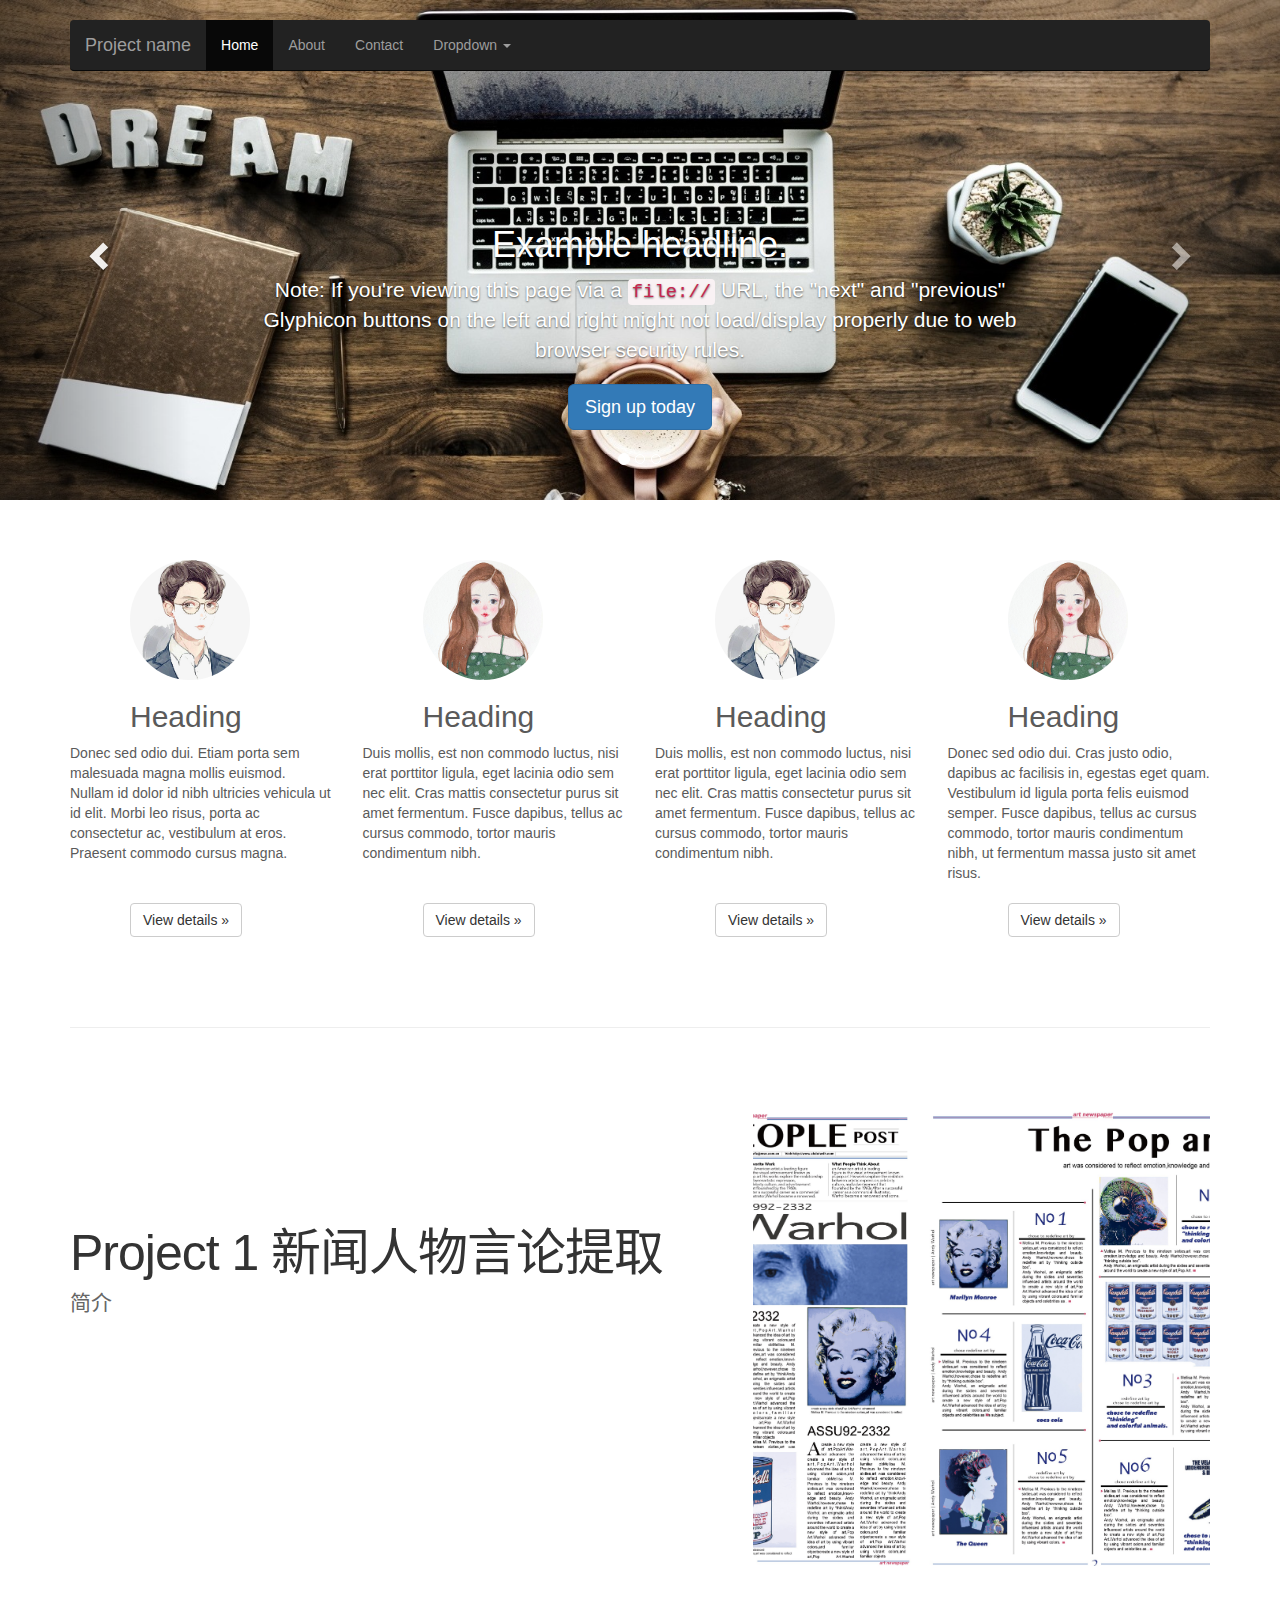
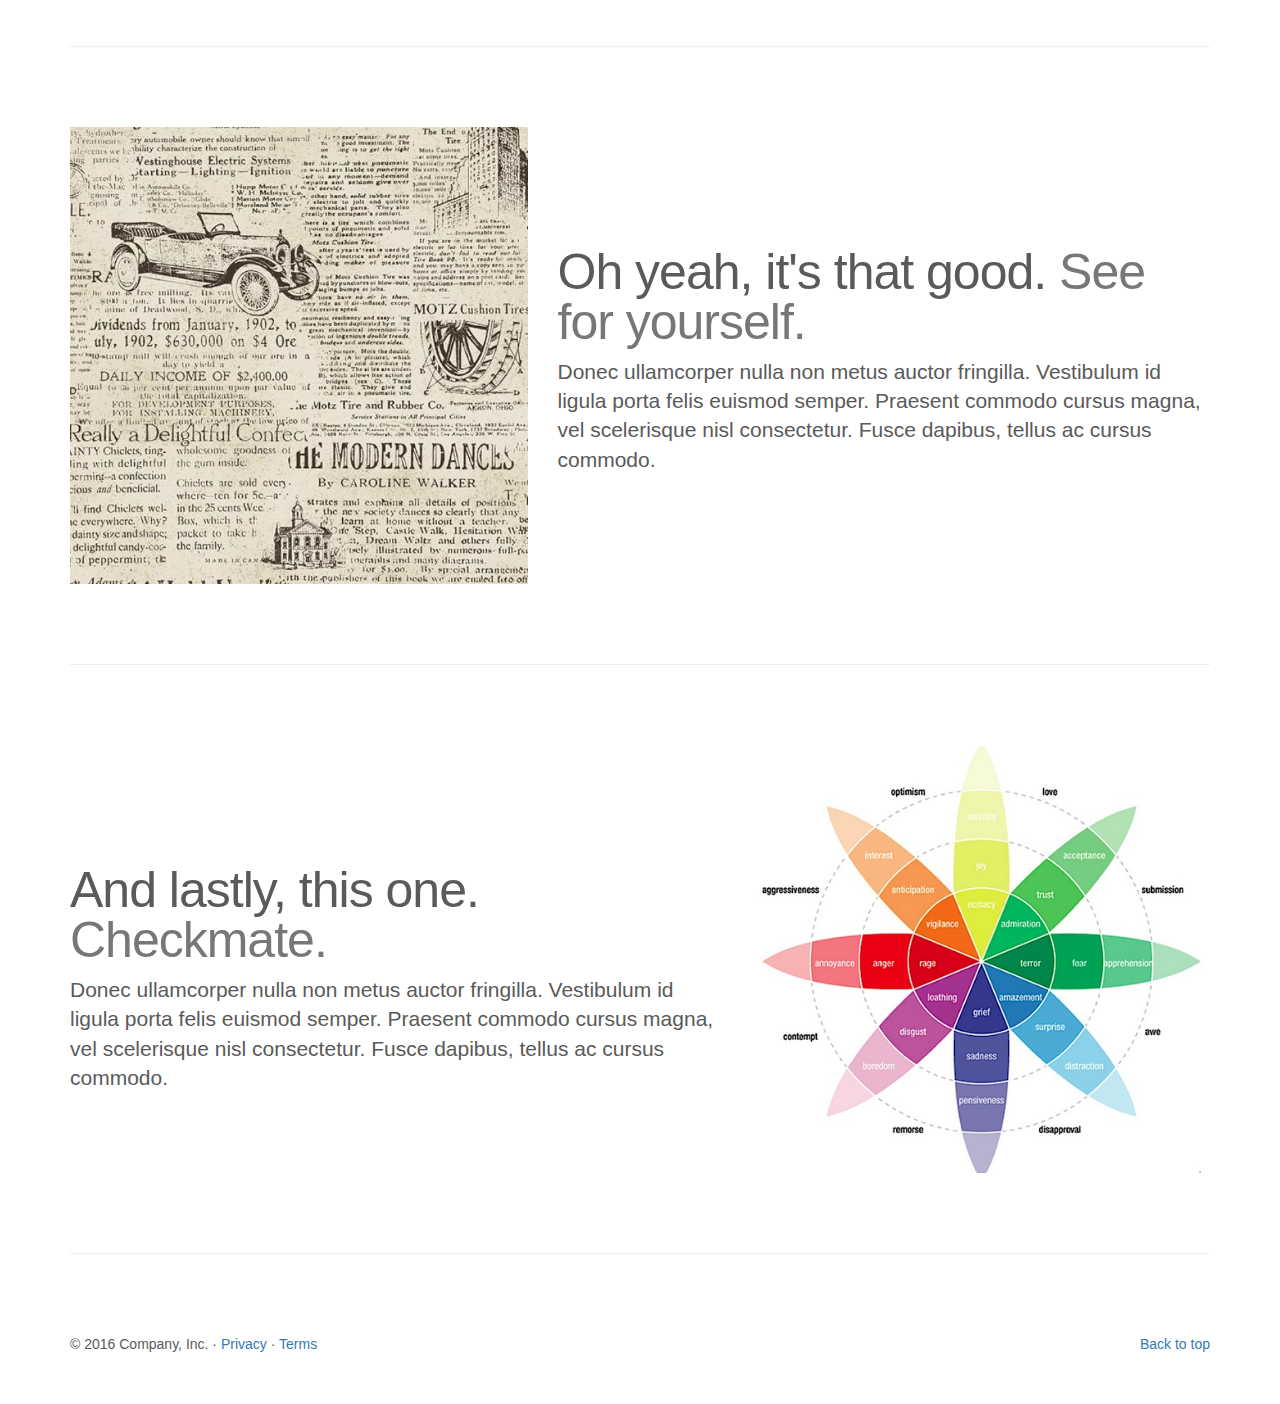
==== app/templates/index.html @ cbf6d13f "original version" ====
<!DOCTYPE html>
<!-- saved from url=(0047)https://v3.bootcss.com/examples/carousel/#about -->
<html lang="zh-CN">
<head>
    <meta http-equiv="Content-Type" content="text/html; charset=UTF-8">

    <meta http-equiv="X-UA-Compatible" content="IE=edge">
    <meta name="viewport" content="width=device-width, initial-scale=1">
    <!-- 上述3个meta标签*必须*放在最前面，任何其他内容都*必须*跟随其后！ -->
    <meta name="description" content="">
    <meta name="author" content="">
    <link rel="icon" href="https://v3.bootcss.com/favicon.ico">

    <title>Carousel Template for Bootstrap</title>

    <!-- Bootstrap core CSS -->
    <link href="../static/css/bootstrap.min.css" rel="stylesheet">

    <!-- IE10 viewport hack for Surface/desktop Windows 8 bug -->
    <link href="../static/css/ie10-viewport-bug-workaround.css" rel="stylesheet">
    <link href="../static/css/diy.css" rel="stylesheet">

    <!-- Just for debugging purposes. Don't actually copy these 2 lines! -->
    <!--[if lt IE 9]>
    <script src="../../assets/js/ie8-responsive-file-warning.js"></script><![endif]-->
    <script src="../static/js/ie-emulation-modes-warning.js"></script>

    <!-- HTML5 shim and Respond.js for IE8 support of HTML5 elements and media queries -->
    <!--[if lt IE 9]>
    <script src="https://cdn.bootcss.com/html5shiv/3.7.3/html5shiv.min.js"></script>
    <script src="https://cdn.bootcss.com/respond.js/1.4.2/respond.min.js"></script>
    <![endif]-->

    <!-- Custom styles for this template -->
    <link href="../static/css/carousel.css" rel="stylesheet">
</head>
<!-- NAVBAR
================================================== -->
<body>
<div class="navbar-wrapper">
    <div class="container">

        <nav class="navbar navbar-inverse navbar-static-top">
            <div class="container">
                <div class="navbar-header">
                    <button type="button" class="navbar-toggle collapsed" data-toggle="collapse" data-target="#navbar"
                            aria-expanded="false" aria-controls="navbar">
                        <span class="sr-only">Toggle navigation</span>
                        <span class="icon-bar"></span>
                        <span class="icon-bar"></span>
                        <span class="icon-bar"></span>
                    </button>
                    <a class="navbar-brand" href="#">Project name</a>
                </div>
                <div id="navbar" class="navbar-collapse collapse">
                    <ul class="nav navbar-nav">
                        <li class="active"><a href="#">Home</a></li>
                        <li><a href="#">About</a></li>
                        <li><a href="#">Contact</a></li>
                        <li class="dropdown">
                            <a href="#" class="dropdown-toggle"
                               data-toggle="dropdown" role="button" aria-haspopup="true" aria-expanded="false">Dropdown
                                <span class="caret"></span></a>
                            <ul class="dropdown-menu">
                                <li><a href="#">Action</a></li>
                                <li><a href="#">Another action</a></li>
                                <li><a href="#">Something else here</a></li>
                                <li role="separator" class="divider"></li>
                                <li class="dropdown-header">Nav header</li>
                                <li><a href="#">Separated link</a></li>
                                <li><a href="#">One more separated link</a>
                                </li>
                            </ul>
                        </li>
                    </ul>
                </div>
            </div>
        </nav>

    </div>
</div>


<!-- Carousel
================================================== -->
<div id="myCarousel" class="carousel slide" data-ride="carousel">
    <!-- Indicators -->
    <ol class="carousel-indicators">
        <li data-target="#myCarousel" data-slide-to="0" class="active"></li>
        <li data-target="#myCarousel" data-slide-to="1" class=""></li>
        <li data-target="#myCarousel" data-slide-to="2" class=""></li>
    </ol>
    <div class="carousel-inner" role="listbox">
        <div class="item active">
            <img class="first-slide"
                 src="../static/img/10.jpg"
                 alt="First slide">
            <div class="container">
                <div class="carousel-caption">
                    <h1>Example headline.</h1>
                    <p>Note: If you're viewing this page via a <code>file://</code> URL, the "next" and "previous"
                        Glyphicon buttons on the left and right might not load/display properly due to web browser
                        security rules.</p>
                    <p><a class="btn btn-lg btn-primary" href="#"
                          role="button">Sign up today</a></p>
                </div>
            </div>
        </div>
        <div class="item">
            <img class="second-slide"
                 src="../static/img/3ai.jpg"
                 alt="Second slide">
            <div class="container">
                <div class="carousel-caption">
                    <h1>Another example headline.</h1>
                    <p>Cras justo odio, dapibus ac facilisis in, egestas eget quam. Donec id elit non mi porta gravida
                        at eget metus. Nullam id dolor id nibh ultricies vehicula ut id elit.</p>
                    <p><a class="btn btn-lg btn-primary" href="#"
                          role="button">Learn more</a></p>
                </div>
            </div>
        </div>
        <div class="item">
            <img class="third-slide"
                 src="../static/img/coding.jpg"
                 alt="Third slide">
            <div class="container">
                <div class="carousel-caption">
                    <h1>One more for good measure.</h1>
                    <p>Cras justo odio, dapibus ac facilisis in, egestas eget quam. Donec id elit non mi porta gravida
                        at eget metus. Nullam id dolor id nibh ultricies vehicula ut id elit.</p>
                    <p><a class="btn btn-lg btn-primary" href="#"
                          role="button">Browse gallery</a></p>
                </div>
            </div>
        </div>
    </div>
    <a class="left carousel-control" href="https://v3.bootcss.com/examples/carousel/#myCarousel" role="button"
       data-slide="prev">
        <span class="glyphicon glyphicon-chevron-left" aria-hidden="true"></span>
        <span class="sr-only">Previous</span>
    </a>
    <a class="right carousel-control" href="https://v3.bootcss.com/examples/carousel/#myCarousel" role="button"
       data-slide="next">
        <span class="glyphicon glyphicon-chevron-right" aria-hidden="true"></span>
        <span class="sr-only">Next</span>
    </a>
</div><!-- /.carousel -->


<!-- Marketing messaging and featurettes
================================================== -->
<!-- Wrap the rest of the page in another container to center all the content. -->

<div class="container marketing">

    <!-- four columns of team members -->
    <div class="row">
        <div class="col-lg-3">
            <img class="img-circle img-cir"
                 src="../static/img/m.png"
                 alt="Generic placeholder image" width="120" height="120">
            <h2 class="img-cir">Heading</h2>
            <p style="height: 150px">Donec sed odio dui. Etiam porta sem malesuada magna mollis euismod. Nullam id dolor id nibh ultricies
                vehicula ut id elit. Morbi leo risus, porta ac consectetur ac, vestibulum at eros. Praesent commodo
                cursus magna.</p>
            <p><a class="btn btn-default img-cir" href="#" role="button">View
                details »</a></p>
        </div><!-- /.col-lg-4 -->
        <div class="col-lg-3">
            <img class="img-circle img-cir"
                 src="../static/img/f.png"
                 alt="Generic placeholder image" width="120" height="120">
            <h2 class="img-cir">Heading</h2>
            <p style="height: 150px">Duis mollis, est non commodo luctus, nisi erat porttitor ligula, eget lacinia odio sem nec elit. Cras
                mattis consectetur purus sit amet fermentum. Fusce dapibus, tellus ac cursus commodo, tortor mauris
                condimentum nibh.</p>
            <p><a class="btn btn-default img-cir" href="#" role="button">View
                details »</a></p>
        </div><!-- /.col-lg-4 -->
        <div class="col-lg-3">
            <img class="img-circle img-cir"
                 src="../static/img/m.png"
                 alt="Generic placeholder image" width="120" height="120">
            <h2 class="img-cir">Heading</h2>
            <p style="height: 150px">Duis mollis, est non commodo luctus, nisi erat porttitor ligula, eget lacinia odio sem nec elit. Cras
                mattis consectetur purus sit amet fermentum. Fusce dapibus, tellus ac cursus commodo, tortor mauris
                condimentum nibh.</p>
            <p><a class="btn btn-default img-cir" href="#" role="button">View
                details »</a></p>
        </div><!-- /.col-lg-4 -->
        <div class="col-lg-3">
            <img class="img-circle img-cir"
                 src="../static/img/f.png"
                 alt="Generic placeholder image" width="120" height="120">
            <h2 class="img-cir">Heading</h2>
            <p style="height: 150px">Donec sed odio dui. Cras justo odio, dapibus ac facilisis in, egestas eget quam. Vestibulum id ligula
                porta felis euismod semper. Fusce dapibus, tellus ac cursus commodo, tortor mauris condimentum nibh, ut
                fermentum massa justo sit amet risus.</p>
            <p><a class="btn btn-default img-cir" href="#" role="button">View
                details »</a></p>
        </div><!-- /.col-lg-4 -->
    </div><!-- /.row -->


    <!-- START THE PROJECT -->

    <hr class="featurette-divider">

    <div class="row featurette">
        <a href="./project1">

            <div class="col-md-7">
                <h2 class="featurette-heading" style="color: #333">Project 1 新闻人物言论提取</h2>
                <p class="lead" style="color: #666">简介</p>
            </div>

            <div class="col-md-5">
                <img class="featurette-image img-responsive center-block" 
                     src="../static/img/113.jpg"
                     data-holder-rendered="true">
            </div>
        </a>
    </div>

    <hr class="featurette-divider">

    <div class="row featurette">
        <div class="col-md-7 col-md-push-5">
            <h2 class="featurette-heading">Oh yeah, it's that good. <span class="text-muted">See for yourself.</span>
            </h2>
            <p class="lead">Donec ullamcorper nulla non metus auctor fringilla. Vestibulum id ligula porta felis euismod
                semper. Praesent commodo cursus magna, vel scelerisque nisl consectetur. Fusce dapibus, tellus ac cursus
                commodo.</p>
        </div>
        <div class="col-md-5 col-md-pull-7">
            <img class="featurette-image img-responsive center-block" alt="500x500"
                 src="../static/img/12.jpeg"
                 data-holder-rendered="true">
        </div>
    </div>

    <hr class="featurette-divider">

    <div class="row featurette">
        <div class="col-md-7">
            <h2 class="featurette-heading">And lastly, this one. <span class="text-muted">Checkmate.</span></h2>
            <p class="lead">Donec ullamcorper nulla non metus auctor fringilla. Vestibulum id ligula porta felis euismod
                semper. Praesent commodo cursus magna, vel scelerisque nisl consectetur. Fusce dapibus, tellus ac cursus
                commodo.</p>
        </div>
        <div class="col-md-5">
            <img class="featurette-image img-responsive center-block" alt="500x500"
                 src="../static/img/5.png"
                 data-holder-rendered="true">
        </div>
    </div>

    <hr class="featurette-divider">

    <!-- /END THE PROJECT -->


    <!-- FOOTER -->
    <footer>
        <p class="pull-right"><a href="https://v3.bootcss.com/examples/carousel/#">Back to top</a></p>
        <p>© 2016 Company, Inc. · <a href="https://v3.bootcss.com/examples/carousel/#">Privacy</a> · <a
                href="https://v3.bootcss.com/examples/carousel/#">Terms</a></p>

    </footer>
</div><!-- /.container -->


<!-- Bootstrap core JavaScript
================================================== -->
<!-- Placed at the end of the document so the pages load faster -->
<script src="../static/js/jquery.min.js"></script>
<script>window.jQuery || document.write('<script src="../../assets/js/vendor/jquery.min.js"><\/script>')</script>
<script src="../static/js/bootstrap.min.js"></script>
<!-- Just to make our placeholder images work. Don't actually copy the next line! -->
<script src="../static/js/holder.min.js"></script>
<!-- IE10 viewport hack for Surface/desktop Windows 8 bug -->
<script src="../static/js/ie10-viewport-bug-workaround.js"></script>


<svg xmlns="http://www.w3.org/2000/svg" width="500" height="500" viewBox="0 0 500 500" preserveAspectRatio="none"
     style="display: none; visibility: hidden; position: absolute; top: -100%; left: -100%;">
    <defs>
        <style type="text/css"></style>
    </defs>
    <text x="0" y="25" style="font-weight:bold;font-size:25pt;font-family:Arial, Helvetica, Open Sans, sans-serif">
        500x500
    </text>
</svg>
</body>
</html>
---- app/static/css/ie10-viewport-bug-workaround.css ----
/*!
 * IE10 viewport hack for Surface/desktop Windows 8 bug
 * Copyright 2014-2015 Twitter, Inc.
 * Licensed under MIT (https://github.com/twbs/bootstrap/blob/master/LICENSE)
 */

/*
 * See the Getting Started docs for more information:
 * http://getbootstrap.com/getting-started/#support-ie10-width
 */
@-ms-viewport     { width: device-width; }
@-o-viewport      { width: device-width; }
@viewport         { width: device-width; }
---- app/static/css/diy.css ----
.img-cir {
	margin-left:60px;
}
---- app/static/css/carousel.css ----
/* GLOBAL STYLES
-------------------------------------------------- */
/* Padding below the footer and lighter body text */

body {
  padding-bottom: 40px;
  color: #5a5a5a;
}


/* CUSTOMIZE THE NAVBAR
-------------------------------------------------- */

/* Special class on .container surrounding .navbar, used for positioning it into place. */
.navbar-wrapper {
  position: absolute;
  top: 0;
  right: 0;
  left: 0;
  z-index: 20;
}

/* Flip around the padding for proper display in narrow viewports */
.navbar-wrapper > .container {
  padding-right: 0;
  padding-left: 0;
}
.navbar-wrapper .navbar {
  padding-right: 15px;
  padding-left: 15px;
}
.navbar-wrapper .navbar .container {
  width: auto;
}


/* CUSTOMIZE THE CAROUSEL
-------------------------------------------------- */

/* Carousel base class */
.carousel {
  height: 500px;
  margin-bottom: 60px;
}
/* Since positioning the image, we need to help out the caption */
.carousel-caption {
  z-index: 10;
}

/* Declare heights because of positioning of img element */
.carousel .item {
  height: 500px;
  background-color: #777;
}
.carousel-inner > .item > img {
  position: absolute;
  top: 0;
  left: 0;
  min-width: 100%;
  height: 500px;
}


/* MARKETING CONTENT
-------------------------------------------------- */

/* Center align the text within the three columns below the carousel */
.marketing .col-lg-4 {
  margin-bottom: 20px;
  text-align: center;
}
.marketing h2 {
  font-weight: normal;
}
.marketing .col-lg-4 p {
  margin-right: 10px;
  margin-left: 10px;
}


/* Featurettes
------------------------- */

.featurette-divider {
  margin: 80px 0; /* Space out the Bootstrap <hr> more */
}

/* Thin out the marketing headings */
.featurette-heading {
  font-weight: 300;
  line-height: 1;
  letter-spacing: -1px;
}


/* RESPONSIVE CSS
-------------------------------------------------- */

@media (min-width: 768px) {
  /* Navbar positioning foo */
  .navbar-wrapper {
    margin-top: 20px;
  }
  .navbar-wrapper .container {
    padding-right: 15px;
    padding-left: 15px;
  }
  .navbar-wrapper .navbar {
    padding-right: 0;
    padding-left: 0;
  }

  /* The navbar becomes detached from the top, so we round the corners */
  .navbar-wrapper .navbar {
    border-radius: 4px;
  }

  /* Bump up size of carousel content */
  .carousel-caption p {
    margin-bottom: 20px;
    font-size: 21px;
    line-height: 1.4;
  }

  .featurette-heading {
    font-size: 50px;
  }
}

@media (min-width: 992px) {
  .featurette-heading {
    margin-top: 120px;
  }
}
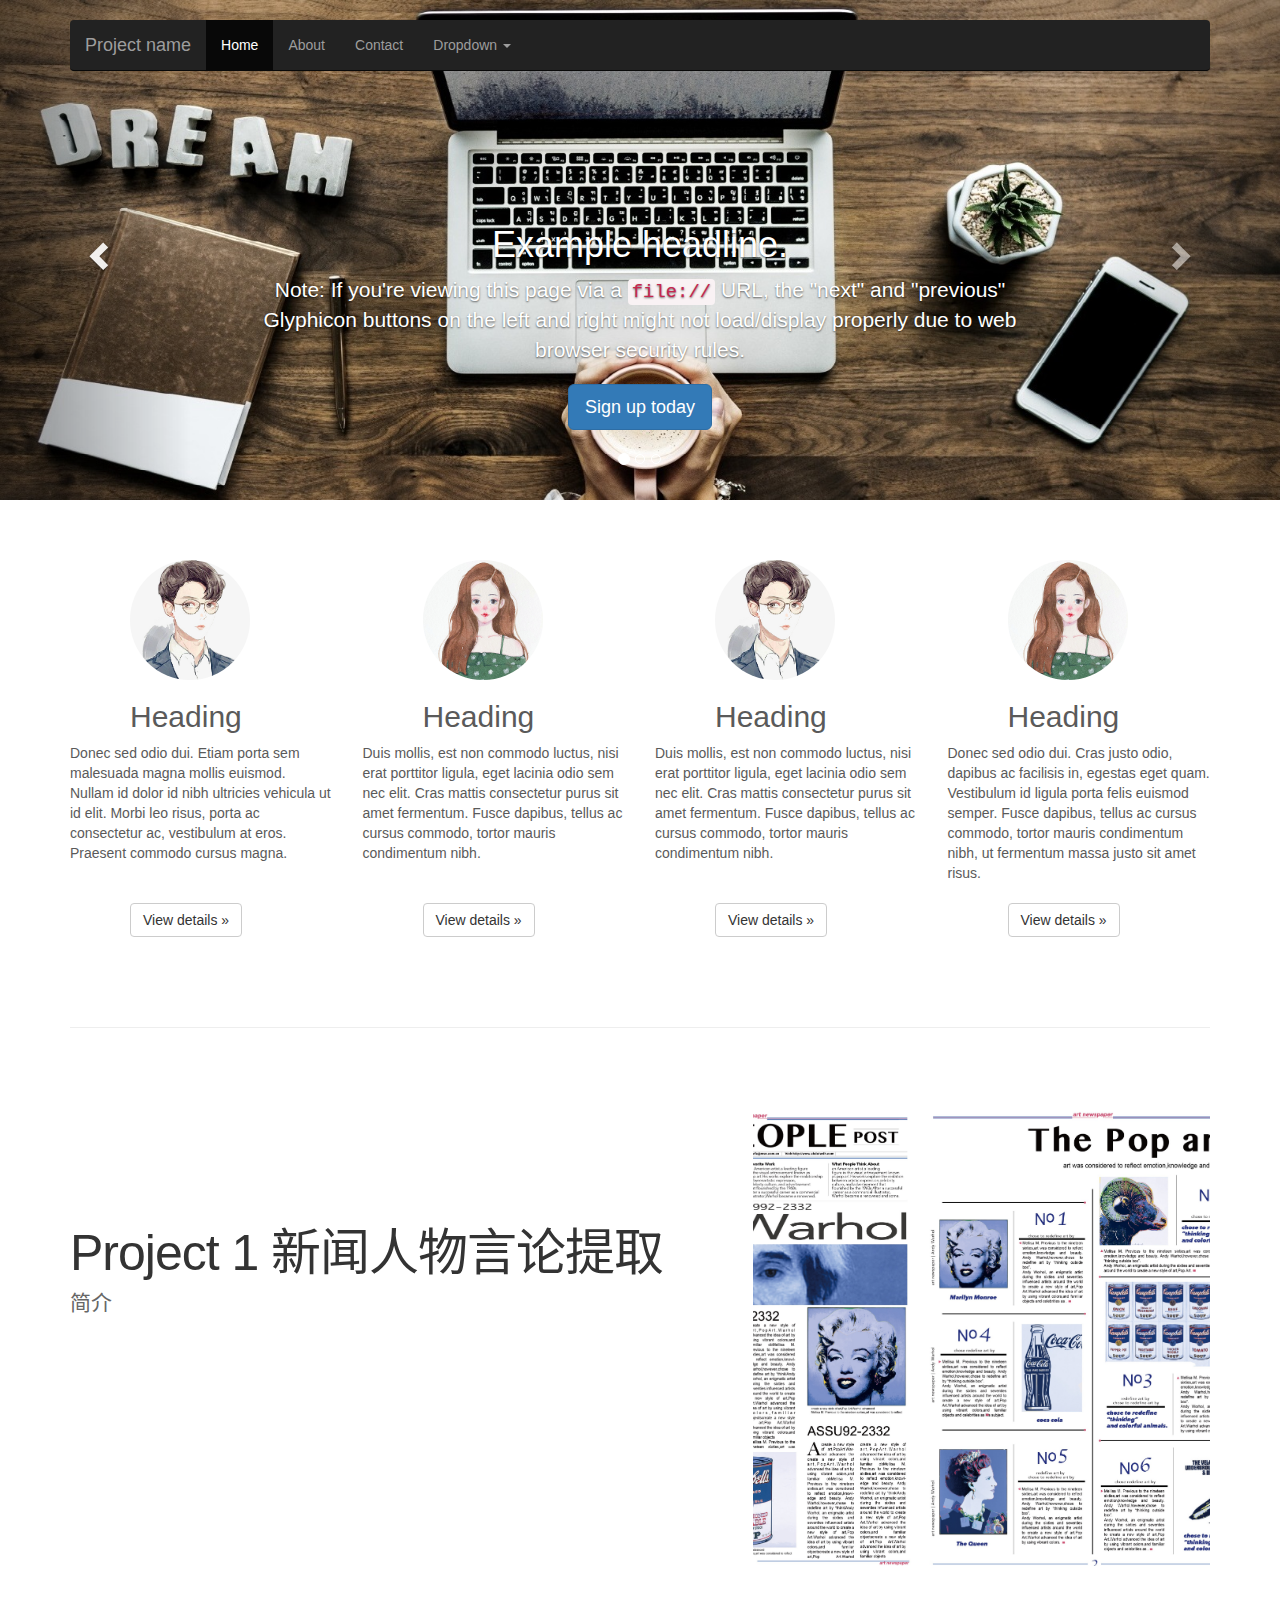
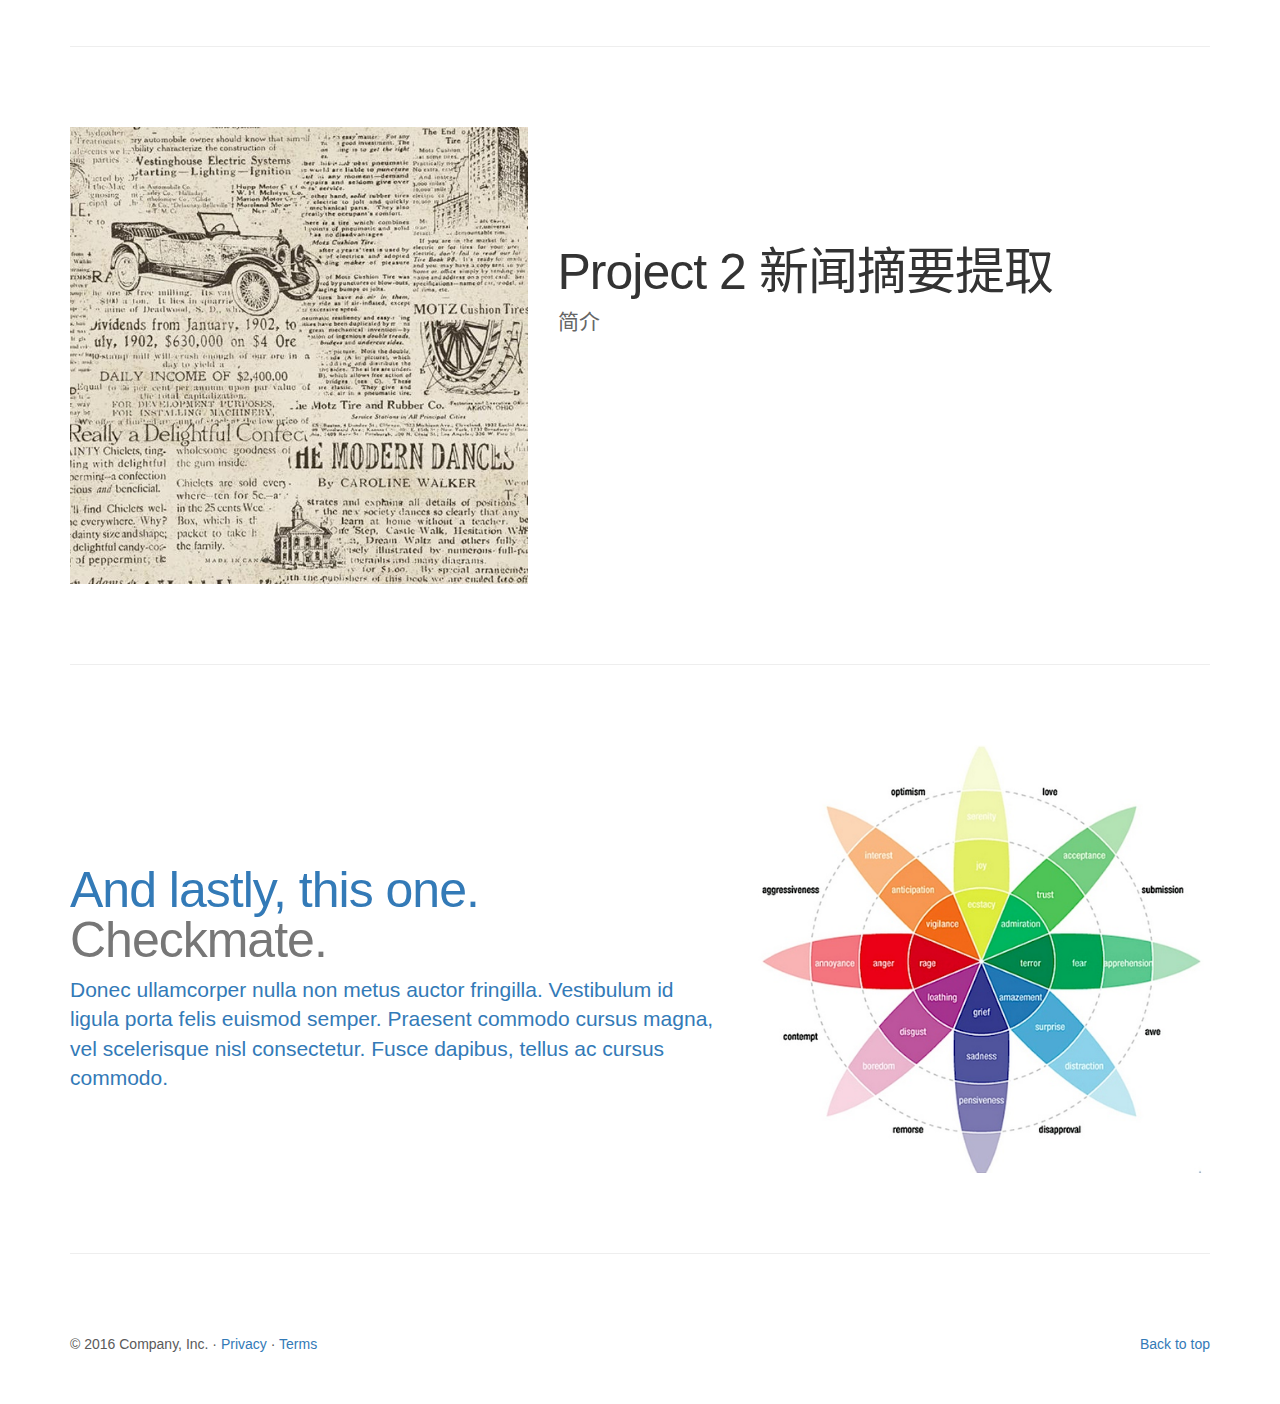
==== commit d0ce9879: "upload project2" ====
--- a/app/templates/index.html
+++ b/app/templates/index.html
@@ -11,7 +11,7 @@
     <meta name="author" content="">
     <link rel="icon" href="https://v3.bootcss.com/favicon.ico">
 
-    <title>Carousel Template for Bootstrap</title>
+    <title>NLP 作品集</title>
 
     <!-- Bootstrap core CSS -->
     <link href="../static/css/bootstrap.min.css" rel="stylesheet">
@@ -161,7 +161,8 @@
                  src="../static/img/m.png"
                  alt="Generic placeholder image" width="120" height="120">
             <h2 class="img-cir">Heading</h2>
-            <p style="height: 150px">Donec sed odio dui. Etiam porta sem malesuada magna mollis euismod. Nullam id dolor id nibh ultricies
+            <p style="height: 150px">Donec sed odio dui. Etiam porta sem malesuada magna mollis euismod. Nullam id dolor
+                id nibh ultricies
                 vehicula ut id elit. Morbi leo risus, porta ac consectetur ac, vestibulum at eros. Praesent commodo
                 cursus magna.</p>
             <p><a class="btn btn-default img-cir" href="#" role="button">View
@@ -172,7 +173,8 @@
                  src="../static/img/f.png"
                  alt="Generic placeholder image" width="120" height="120">
             <h2 class="img-cir">Heading</h2>
-            <p style="height: 150px">Duis mollis, est non commodo luctus, nisi erat porttitor ligula, eget lacinia odio sem nec elit. Cras
+            <p style="height: 150px">Duis mollis, est non commodo luctus, nisi erat porttitor ligula, eget lacinia odio
+                sem nec elit. Cras
                 mattis consectetur purus sit amet fermentum. Fusce dapibus, tellus ac cursus commodo, tortor mauris
                 condimentum nibh.</p>
             <p><a class="btn btn-default img-cir" href="#" role="button">View
@@ -183,7 +185,8 @@
                  src="../static/img/m.png"
                  alt="Generic placeholder image" width="120" height="120">
             <h2 class="img-cir">Heading</h2>
-            <p style="height: 150px">Duis mollis, est non commodo luctus, nisi erat porttitor ligula, eget lacinia odio sem nec elit. Cras
+            <p style="height: 150px">Duis mollis, est non commodo luctus, nisi erat porttitor ligula, eget lacinia odio
+                sem nec elit. Cras
                 mattis consectetur purus sit amet fermentum. Fusce dapibus, tellus ac cursus commodo, tortor mauris
                 condimentum nibh.</p>
             <p><a class="btn btn-default img-cir" href="#" role="button">View
@@ -194,7 +197,8 @@
                  src="../static/img/f.png"
                  alt="Generic placeholder image" width="120" height="120">
             <h2 class="img-cir">Heading</h2>
-            <p style="height: 150px">Donec sed odio dui. Cras justo odio, dapibus ac facilisis in, egestas eget quam. Vestibulum id ligula
+            <p style="height: 150px">Donec sed odio dui. Cras justo odio, dapibus ac facilisis in, egestas eget quam.
+                Vestibulum id ligula
                 porta felis euismod semper. Fusce dapibus, tellus ac cursus commodo, tortor mauris condimentum nibh, ut
                 fermentum massa justo sit amet risus.</p>
             <p><a class="btn btn-default img-cir" href="#" role="button">View
@@ -216,7 +220,7 @@
             </div>
 
             <div class="col-md-5">
-                <img class="featurette-image img-responsive center-block" 
+                <img class="featurette-image img-responsive center-block"
                      src="../static/img/113.jpg"
                      data-holder-rendered="true">
             </div>
@@ -226,34 +230,37 @@
     <hr class="featurette-divider">
 
     <div class="row featurette">
-        <div class="col-md-7 col-md-push-5">
-            <h2 class="featurette-heading">Oh yeah, it's that good. <span class="text-muted">See for yourself.</span>
-            </h2>
-            <p class="lead">Donec ullamcorper nulla non metus auctor fringilla. Vestibulum id ligula porta felis euismod
-                semper. Praesent commodo cursus magna, vel scelerisque nisl consectetur. Fusce dapibus, tellus ac cursus
-                commodo.</p>
-        </div>
-        <div class="col-md-5 col-md-pull-7">
-            <img class="featurette-image img-responsive center-block" alt="500x500"
-                 src="../static/img/12.jpeg"
-                 data-holder-rendered="true">
-        </div>
+        <a href="./project2">
+            <div class="col-md-7 col-md-push-5">
+                <h2 class="featurette-heading" style="color: #333">Project 2 新闻摘要提取</h2>
+                <p class="lead" style="color: #666">简介</p>
+            </div>
+            <div class="col-md-5 col-md-pull-7">
+                <img class="featurette-image img-responsive center-block" alt="500x500"
+                     src="../static/img/12.jpeg"
+                     data-holder-rendered="true">
+            </div>
+        </a>
     </div>
 
     <hr class="featurette-divider">
 
     <div class="row featurette">
-        <div class="col-md-7">
-            <h2 class="featurette-heading">And lastly, this one. <span class="text-muted">Checkmate.</span></h2>
-            <p class="lead">Donec ullamcorper nulla non metus auctor fringilla. Vestibulum id ligula porta felis euismod
-                semper. Praesent commodo cursus magna, vel scelerisque nisl consectetur. Fusce dapibus, tellus ac cursus
-                commodo.</p>
-        </div>
-        <div class="col-md-5">
-            <img class="featurette-image img-responsive center-block" alt="500x500"
-                 src="../static/img/5.png"
-                 data-holder-rendered="true">
-        </div>
+        <a href="./project3">
+            <div class="col-md-7">
+                <h2 class="featurette-heading">And lastly, this one. <span class="text-muted">Checkmate.</span></h2>
+                <p class="lead">Donec ullamcorper nulla non metus auctor fringilla. Vestibulum id ligula porta felis
+                    euismod
+                    semper. Praesent commodo cursus magna, vel scelerisque nisl consectetur. Fusce dapibus, tellus ac
+                    cursus
+                    commodo.</p>
+            </div>
+            <div class="col-md-5">
+                <img class="featurette-image img-responsive center-block" alt="500x500"
+                     src="../static/img/5.png"
+                     data-holder-rendered="true">
+            </div>
+        </a>
     </div>
 
     <hr class="featurette-divider">
